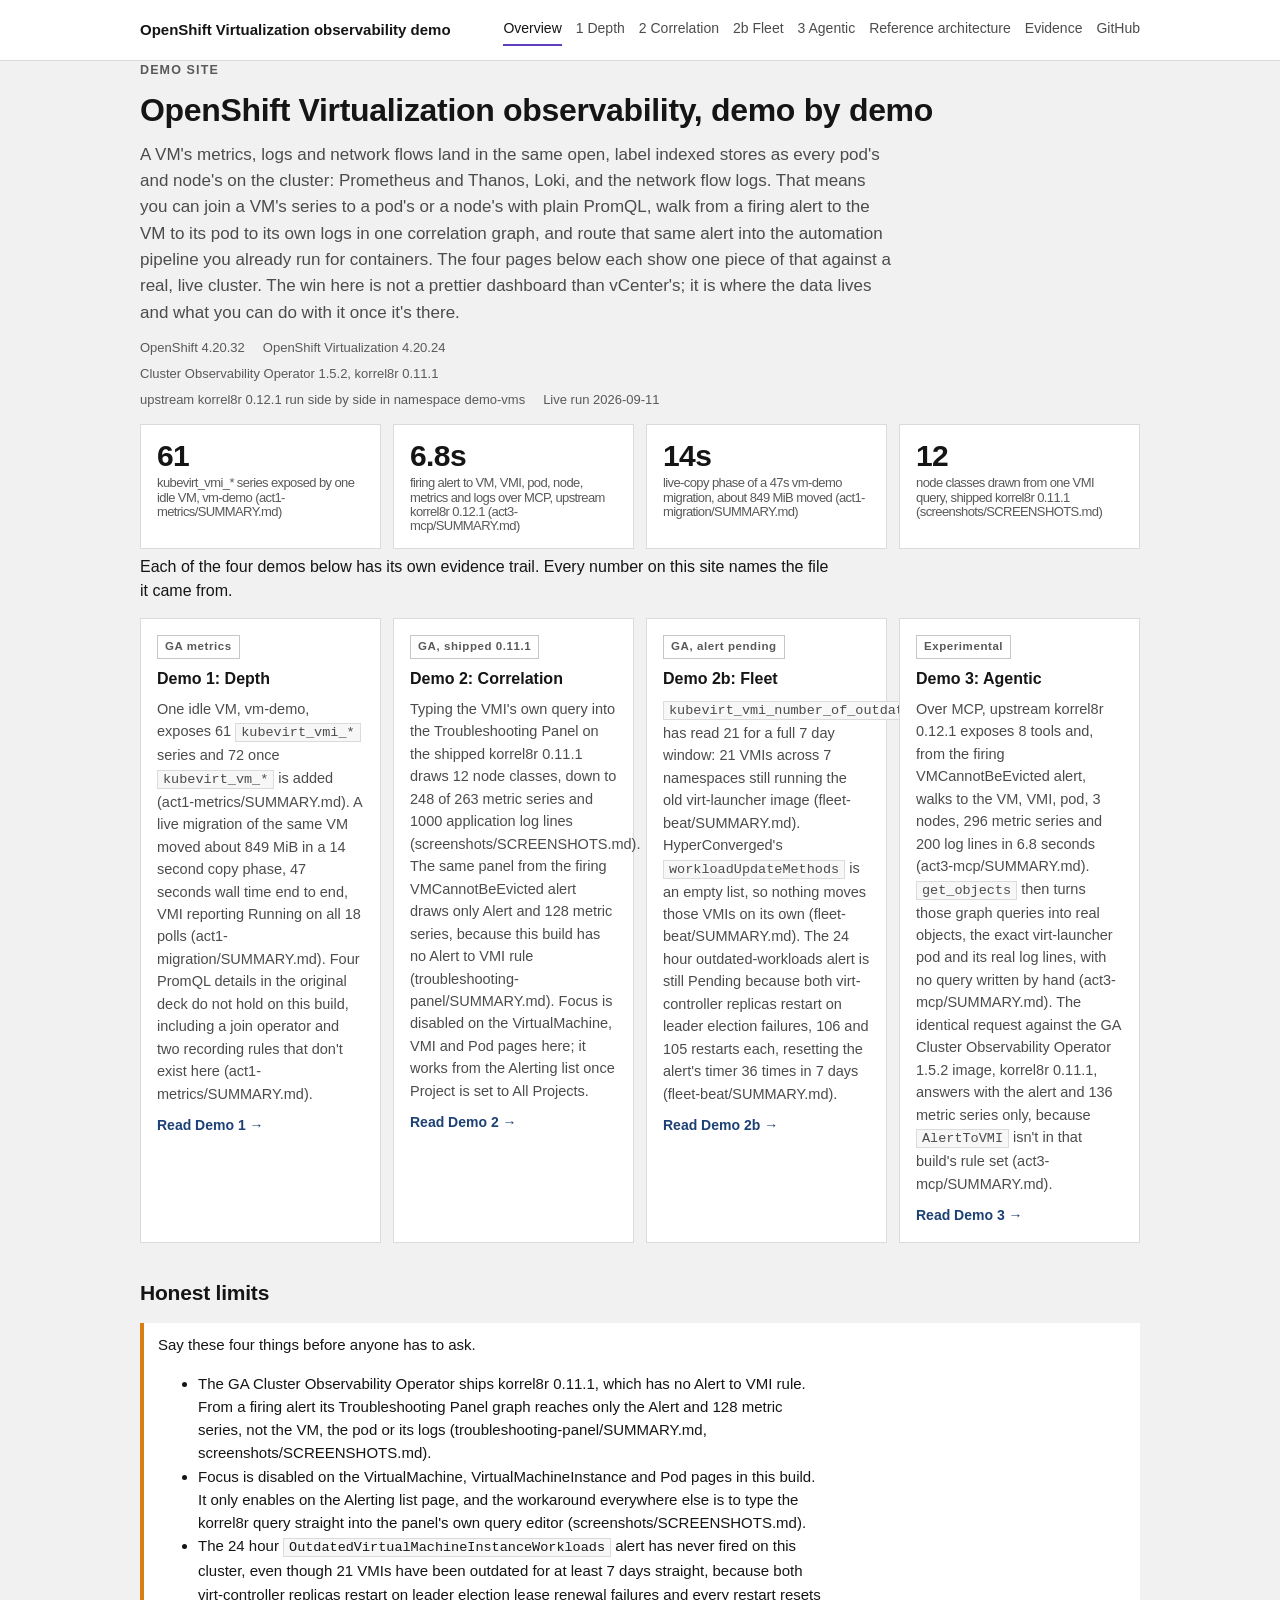
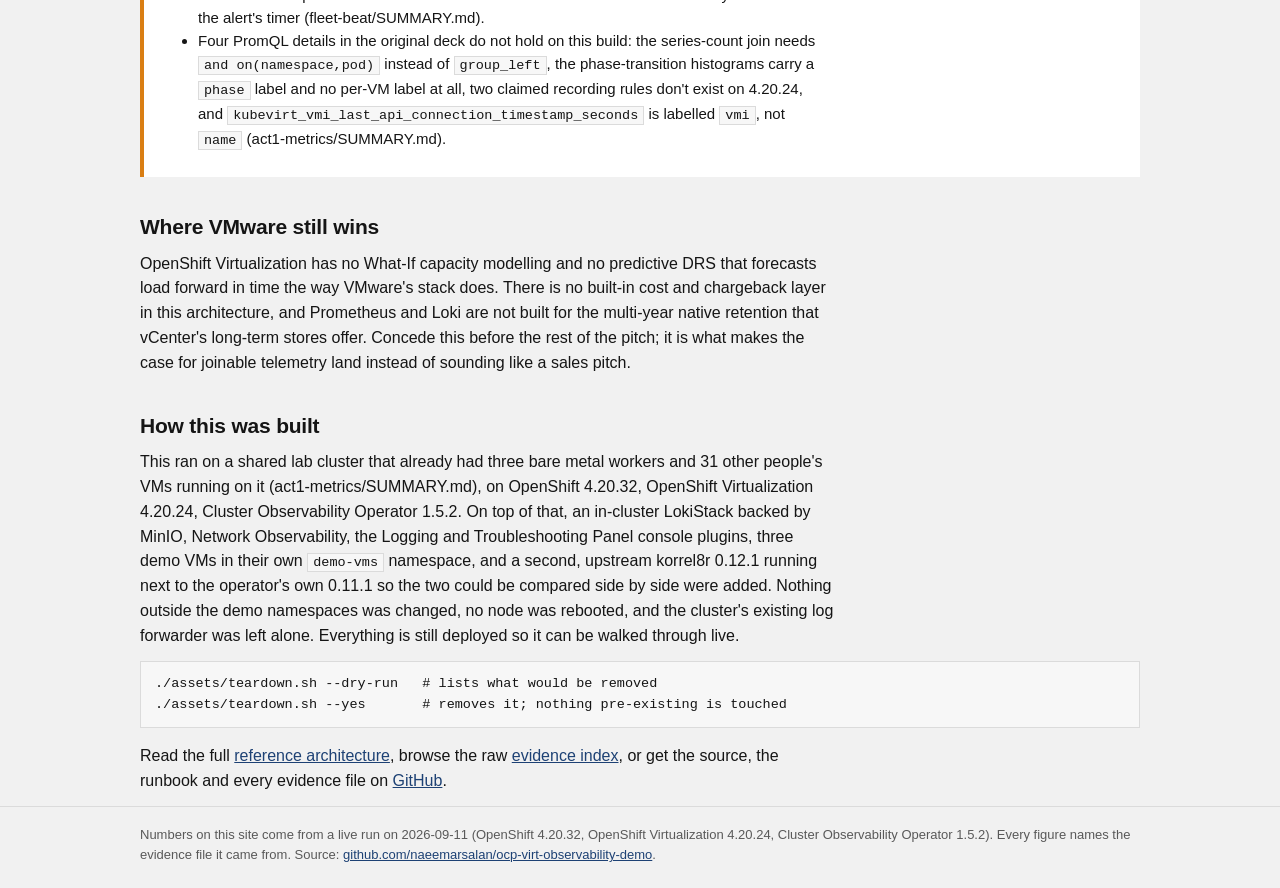
==== docs/index.html @ eb9fbcb5 "Add GitHub Pages site skeleton, overview and Demo 1 page Co-Authored-By: Claude Fable 5.1 <noreply@a" ====
<!doctype html>
<html lang="en">
<head>
<meta charset="utf-8">
<meta name="viewport" content="width=device-width, initial-scale=1">
<title>OpenShift Virtualization observability demo</title>
<link rel="stylesheet" href="site.css">
</head>
<body>
<header class="top"><div class="shell">
  <a class="brand" href="index.html">OpenShift Virtualization observability demo</a>
  <nav>
    <a href="index.html" aria-current="page">Overview</a>
    <a href="act1-depth.html">1 Depth</a>
    <a href="act2-correlation.html">2 Correlation</a>
    <a href="act2b-fleet.html">2b Fleet</a>
    <a href="act3-agentic.html">3 Agentic</a>
    <a href="reference-architecture.html">Reference architecture</a>
    <a href="evidence.html">Evidence</a>
    <a href="https://github.com/naeemarsalan/ocp-virt-observability-demo">GitHub</a>
  </nav>
</div></header>
<main class="shell">

<p class="kicker">Demo site</p>
<h1>OpenShift Virtualization observability, demo by demo</h1>
<p class="lead">A VM's metrics, logs and network flows land in the same open, label indexed stores as every pod's and node's on the cluster: Prometheus and Thanos, Loki, and the network flow logs. That means you can join a VM's series to a pod's or a node's with plain PromQL, walk from a firing alert to the VM to its pod to its own logs in one correlation graph, and route that same alert into the automation pipeline you already run for containers. The four pages below each show one piece of that against a real, live cluster. The win here is not a prettier dashboard than vCenter's; it is where the data lives and what you can do with it once it's there.</p>

<p class="meta">
  <span>OpenShift 4.20.32</span>
  <span>OpenShift Virtualization 4.20.24</span>
  <span>Cluster Observability Operator 1.5.2, korrel8r 0.11.1</span>
  <span>upstream korrel8r 0.12.1 run side by side in namespace demo-vms</span>
  <span>Live run 2026-09-11</span>
</p>

<div class="cards">
  <div class="card">
    <div class="num">61<small>kubevirt_vmi_* series exposed by one idle VM, vm-demo (act1-metrics/SUMMARY.md)</small></div>
  </div>
  <div class="card">
    <div class="num">6.8s<small>firing alert to VM, VMI, pod, node, metrics and logs over MCP, upstream korrel8r 0.12.1 (act3-mcp/SUMMARY.md)</small></div>
  </div>
  <div class="card">
    <div class="num">14s<small>live-copy phase of a 47s vm-demo migration, about 849 MiB moved (act1-migration/SUMMARY.md)</small></div>
  </div>
  <div class="card">
    <div class="num">12<small>node classes drawn from one VMI query, shipped korrel8r 0.11.1 (screenshots/SCREENSHOTS.md)</small></div>
  </div>
</div>

<p>Each of the four demos below has its own evidence trail. Every number on this site names the file it came from.</p>

<div class="cards">
  <div class="card">
    <span class="tag">GA metrics</span>
    <h3>Demo 1: Depth</h3>
    <p>One idle VM, vm-demo, exposes 61 <code>kubevirt_vmi_*</code> series and 72 once <code>kubevirt_vm_*</code> is added (act1-metrics/SUMMARY.md). A live migration of the same VM moved about 849 MiB in a 14 second copy phase, 47 seconds wall time end to end, VMI reporting Running on all 18 polls (act1-migration/SUMMARY.md). Four PromQL details in the original deck do not hold on this build, including a join operator and two recording rules that don't exist here (act1-metrics/SUMMARY.md).</p>
    <a class="more" href="act1-depth.html">Read Demo 1 &rarr;</a>
  </div>
  <div class="card">
    <span class="tag">GA, shipped 0.11.1</span>
    <h3>Demo 2: Correlation</h3>
    <p>Typing the VMI's own query into the Troubleshooting Panel on the shipped korrel8r 0.11.1 draws 12 node classes, down to 248 of 263 metric series and 1000 application log lines (screenshots/SCREENSHOTS.md). The same panel from the firing VMCannotBeEvicted alert draws only Alert and 128 metric series, because this build has no Alert to VMI rule (troubleshooting-panel/SUMMARY.md). Focus is disabled on the VirtualMachine, VMI and Pod pages here; it works from the Alerting list once Project is set to All Projects.</p>
    <a class="more" href="act2-correlation.html">Read Demo 2 &rarr;</a>
  </div>
  <div class="card">
    <span class="tag">GA, alert pending</span>
    <h3>Demo 2b: Fleet</h3>
    <p><code>kubevirt_vmi_number_of_outdated</code> has read 21 for a full 7 day window: 21 VMIs across 7 namespaces still running the old virt-launcher image (fleet-beat/SUMMARY.md). HyperConverged's <code>workloadUpdateMethods</code> is an empty list, so nothing moves those VMIs on its own (fleet-beat/SUMMARY.md). The 24 hour outdated-workloads alert is still Pending because both virt-controller replicas restart on leader election failures, 106 and 105 restarts each, resetting the alert's timer 36 times in 7 days (fleet-beat/SUMMARY.md).</p>
    <a class="more" href="act2b-fleet.html">Read Demo 2b &rarr;</a>
  </div>
  <div class="card">
    <span class="tag">Experimental</span>
    <h3>Demo 3: Agentic</h3>
    <p>Over MCP, upstream korrel8r 0.12.1 exposes 8 tools and, from the firing VMCannotBeEvicted alert, walks to the VM, VMI, pod, 3 nodes, 296 metric series and 200 log lines in 6.8 seconds (act3-mcp/SUMMARY.md). <code>get_objects</code> then turns those graph queries into real objects, the exact virt-launcher pod and its real log lines, with no query written by hand (act3-mcp/SUMMARY.md). The identical request against the GA Cluster Observability Operator 1.5.2 image, korrel8r 0.11.1, answers with the alert and 136 metric series only, because <code>AlertToVMI</code> isn't in that build's rule set (act3-mcp/SUMMARY.md).</p>
    <a class="more" href="act3-agentic.html">Read Demo 3 &rarr;</a>
  </div>
</div>

<h2>Honest limits</h2>
<div class="warn">
<p>Say these four things before anyone has to ask.</p>
<ul>
<li>The GA Cluster Observability Operator ships korrel8r 0.11.1, which has no Alert to VMI rule. From a firing alert its Troubleshooting Panel graph reaches only the Alert and 128 metric series, not the VM, the pod or its logs (troubleshooting-panel/SUMMARY.md, screenshots/SCREENSHOTS.md).</li>
<li>Focus is disabled on the VirtualMachine, VirtualMachineInstance and Pod pages in this build. It only enables on the Alerting list page, and the workaround everywhere else is to type the korrel8r query straight into the panel's own query editor (screenshots/SCREENSHOTS.md).</li>
<li>The 24 hour <code>OutdatedVirtualMachineInstanceWorkloads</code> alert has never fired on this cluster, even though 21 VMIs have been outdated for at least 7 days straight, because both virt-controller replicas restart on leader election lease renewal failures and every restart resets the alert's timer (fleet-beat/SUMMARY.md).</li>
<li>Four PromQL details in the original deck do not hold on this build: the series-count join needs <code>and on(namespace,pod)</code> instead of <code>group_left</code>, the phase-transition histograms carry a <code>phase</code> label and no per-VM label at all, two claimed recording rules don't exist on 4.20.24, and <code>kubevirt_vmi_last_api_connection_timestamp_seconds</code> is labelled <code>vmi</code>, not <code>name</code> (act1-metrics/SUMMARY.md).</li>
</ul>
</div>

<h2>Where VMware still wins</h2>
<p>OpenShift Virtualization has no What-If capacity modelling and no predictive DRS that forecasts load forward in time the way VMware's stack does. There is no built-in cost and chargeback layer in this architecture, and Prometheus and Loki are not built for the multi-year native retention that vCenter's long-term stores offer. Concede this before the rest of the pitch; it is what makes the case for joinable telemetry land instead of sounding like a sales pitch.</p>

<h2>How this was built</h2>
<p>This ran on a shared lab cluster that already had three bare metal workers and 31 other people's VMs running on it (act1-metrics/SUMMARY.md), on OpenShift 4.20.32, OpenShift Virtualization 4.20.24, Cluster Observability Operator 1.5.2. On top of that, an in-cluster LokiStack backed by MinIO, Network Observability, the Logging and Troubleshooting Panel console plugins, three demo VMs in their own <code>demo-vms</code> namespace, and a second, upstream korrel8r 0.12.1 running next to the operator's own 0.11.1 so the two could be compared side by side were added. Nothing outside the demo namespaces was changed, no node was rebooted, and the cluster's existing log forwarder was left alone. Everything is still deployed so it can be walked through live.</p>
<pre><code>./assets/teardown.sh --dry-run   # lists what would be removed
./assets/teardown.sh --yes       # removes it; nothing pre-existing is touched</code></pre>

<p>Read the full <a href="reference-architecture.html">reference architecture</a>, browse the raw <a href="evidence.html">evidence index</a>, or get the source, the runbook and every evidence file on <a href="https://github.com/naeemarsalan/ocp-virt-observability-demo">GitHub</a>.</p>

</main>
<footer><div class="shell">Numbers on this site come from a live run on 2026-09-11 (OpenShift 4.20.32, OpenShift Virtualization 4.20.24, Cluster Observability Operator 1.5.2). Every figure names the evidence file it came from. Source: <a href="https://github.com/naeemarsalan/ocp-virt-observability-demo">github.com/naeemarsalan/ocp-virt-observability-demo</a>.</div></footer>
</body>
</html>
---- docs/site.css ----
:root {
  --bg:#F1F1F1; --surface:#FFFFFF; --band:#E6E6E6; --ink:#151515; --ink2:#4C4C4C; --ink3:#595959;
  --line:#C7C7C7; --line-soft:#DBDBDB; --accent:#1D4174; --accent2:#5E40BE; --warn:#D97E13; --ok:#63993D; --code:#F7F7F7;
}
@media (prefers-color-scheme: dark) { :root:not([data-theme="light"]) {
  --bg:#1B1B1B; --surface:#292929; --band:#141414; --ink:#F2F2F2; --ink2:#C7C7C7; --ink3:#A3A3A3;
  --line:#4D4D4D; --line-soft:#3A3A3A; --accent:#6B93CB; --accent2:#9B85E8; --warn:#FAAA4F; --ok:#8CC152; --code:#1F1F1F;
} }
:root[data-theme="dark"] {
  --bg:#1B1B1B; --surface:#292929; --band:#141414; --ink:#F2F2F2; --ink2:#C7C7C7; --ink3:#A3A3A3;
  --line:#4D4D4D; --line-soft:#3A3A3A; --accent:#6B93CB; --accent2:#9B85E8; --warn:#FAAA4F; --ok:#8CC152; --code:#1F1F1F;
}
* { box-sizing:border-box; }
html { color-scheme: light dark; }
body { margin:0; background:var(--bg); color:var(--ink); font:16px/1.55 -apple-system,'Segoe UI',Roboto,'Noto Sans',sans-serif; }
.shell { max-width:1040px; margin:0 auto; padding:0 20px; }
header.top { background:var(--surface); border-bottom:1px solid var(--line-soft); }
header.top .shell { display:flex; flex-wrap:wrap; align-items:center; justify-content:space-between; gap:8px 20px; padding:14px 20px; }
.brand { font-weight:700; color:var(--ink); text-decoration:none; font-size:15px; }
nav { display:flex; flex-wrap:wrap; gap:4px 14px; font-size:14px; }
nav a { color:var(--ink2); text-decoration:none; padding:4px 0; border-bottom:2px solid transparent; }
nav a:hover, nav a[aria-current="page"] { color:var(--ink); border-bottom-color:var(--accent2); }
main { padding:30px 0 50px; }
h1 { font-size:clamp(24px,3.5vw,32px); margin:0 0 6px; letter-spacing:-0.01em; }
h2 { font-size:21px; margin:34px 0 8px; letter-spacing:-0.01em; }
h3 { font-size:17px; margin:22px 0 6px; }
p { margin:0 0 12px; max-width:78ch; }
.kicker { font-size:12.5px; font-weight:700; letter-spacing:0.09em; color:var(--ink3); text-transform:uppercase; margin:0 0 6px; }
.lead { color:var(--ink2); font-size:17px; max-width:80ch; }
.meta { display:flex; flex-wrap:wrap; gap:6px 18px; font-size:13px; color:var(--ink3); margin:10px 0 0; }
.cards { display:grid; grid-template-columns:repeat(auto-fit,minmax(230px,1fr)); gap:12px; margin:14px 0 6px; }
.card { background:var(--surface); border:1px solid var(--line-soft); padding:14px 16px; }
.card h3 { margin:0 0 6px; font-size:16px; }
.card p { font-size:14.5px; color:var(--ink2); margin:0 0 8px; }
.card a.more { font-size:14px; color:var(--accent); text-decoration:none; font-weight:600; }
.card .tag { display:inline-block; font-size:11.5px; font-weight:700; letter-spacing:0.05em; padding:2px 7px; border:1px solid var(--line); color:var(--ink3); margin-bottom:8px; }
figure { margin:16px 0 22px; background:var(--surface); border:1px solid var(--line-soft); padding:8px; }
figure img { display:block; max-width:100%; height:auto; border:1px solid var(--line-soft); }
figcaption { font-size:13.5px; color:var(--ink2); padding:8px 4px 2px; }
.note, .warn, .ok { border-left:4px solid var(--accent); background:var(--surface); padding:10px 14px; margin:14px 0; font-size:15px; }
.warn { border-left-color:var(--warn); }
.ok { border-left-color:var(--ok); }
.note p:last-child, .warn p:last-child, .ok p:last-child { margin-bottom:0; }
table { border-collapse:collapse; width:100%; background:var(--surface); font-size:14.5px; margin:10px 0 18px; }
th, td { text-align:left; vertical-align:top; padding:8px 10px; border-bottom:1px solid var(--line-soft); }
th { font-size:12.5px; letter-spacing:0.04em; color:var(--ink2); background:var(--band); }
.tw { overflow-x:auto; }
code, pre { font-family:ui-monospace,'Cascadia Mono',Menlo,Consolas,monospace; font-size:13.5px; }
code { background:var(--code); padding:1px 5px; border:1px solid var(--line-soft); }
pre { background:var(--code); border:1px solid var(--line-soft); padding:12px 14px; overflow-x:auto; margin:10px 0 16px; }
pre code { background:none; border:0; padding:0; }
ol.steps { padding-left:22px; } ol.steps li { margin:0 0 10px; max-width:80ch; }
ul { max-width:80ch; }
.status { display:flex; flex-wrap:wrap; gap:8px; margin:8px 0 16px; }
.status span { font-size:12.5px; border:1px solid var(--line); padding:3px 9px; background:var(--surface); }
.status span.ga { border-color:var(--ok); } .status span.up { border-color:var(--warn); }
footer { padding:18px 0 34px; font-size:13px; color:var(--ink3); border-top:1px solid var(--line-soft); }
a { color:var(--accent); }
.twocol { display:grid; grid-template-columns:1fr 1fr; gap:18px; } @media (max-width:760px) { .twocol { grid-template-columns:1fr; } }
.num { font-size:30px; font-weight:700; letter-spacing:-0.02em; line-height:1.1; }
.num small { display:block; font-size:13px; font-weight:400; color:var(--ink3); margin-top:4px; }
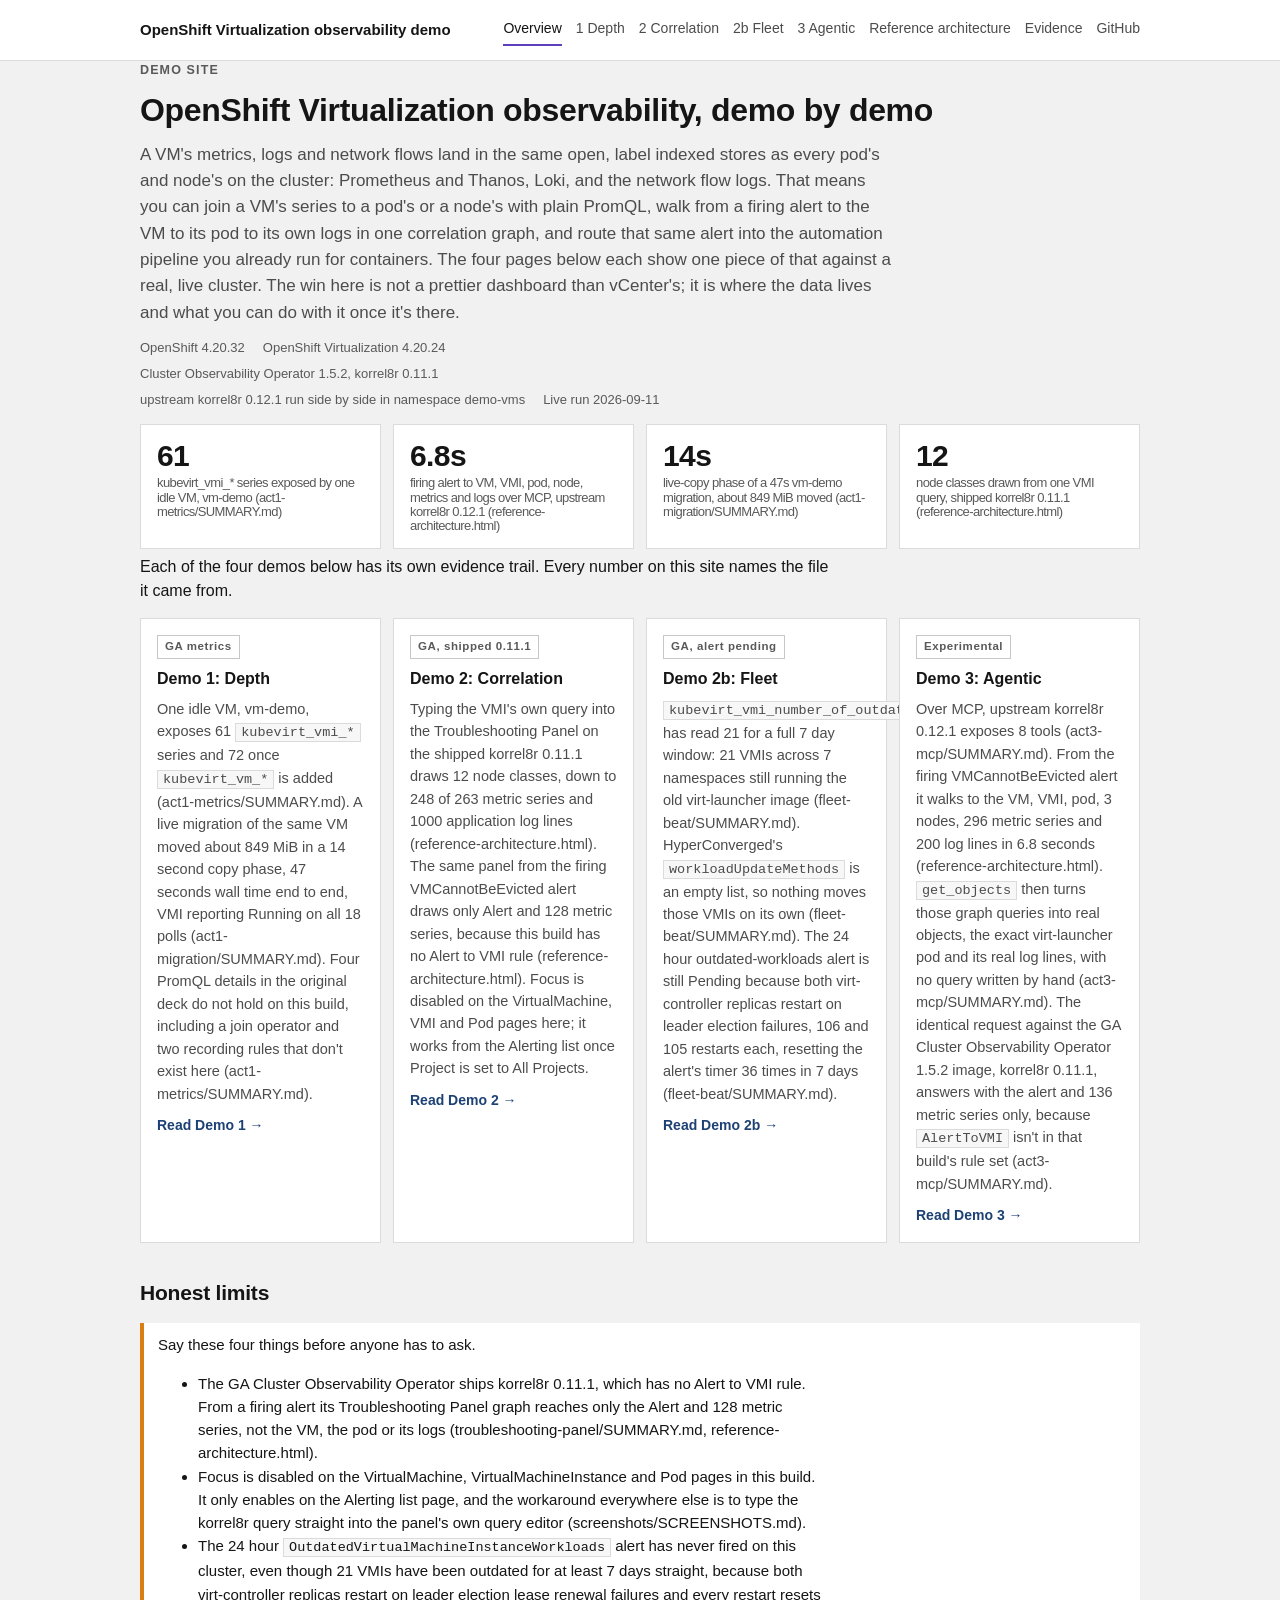
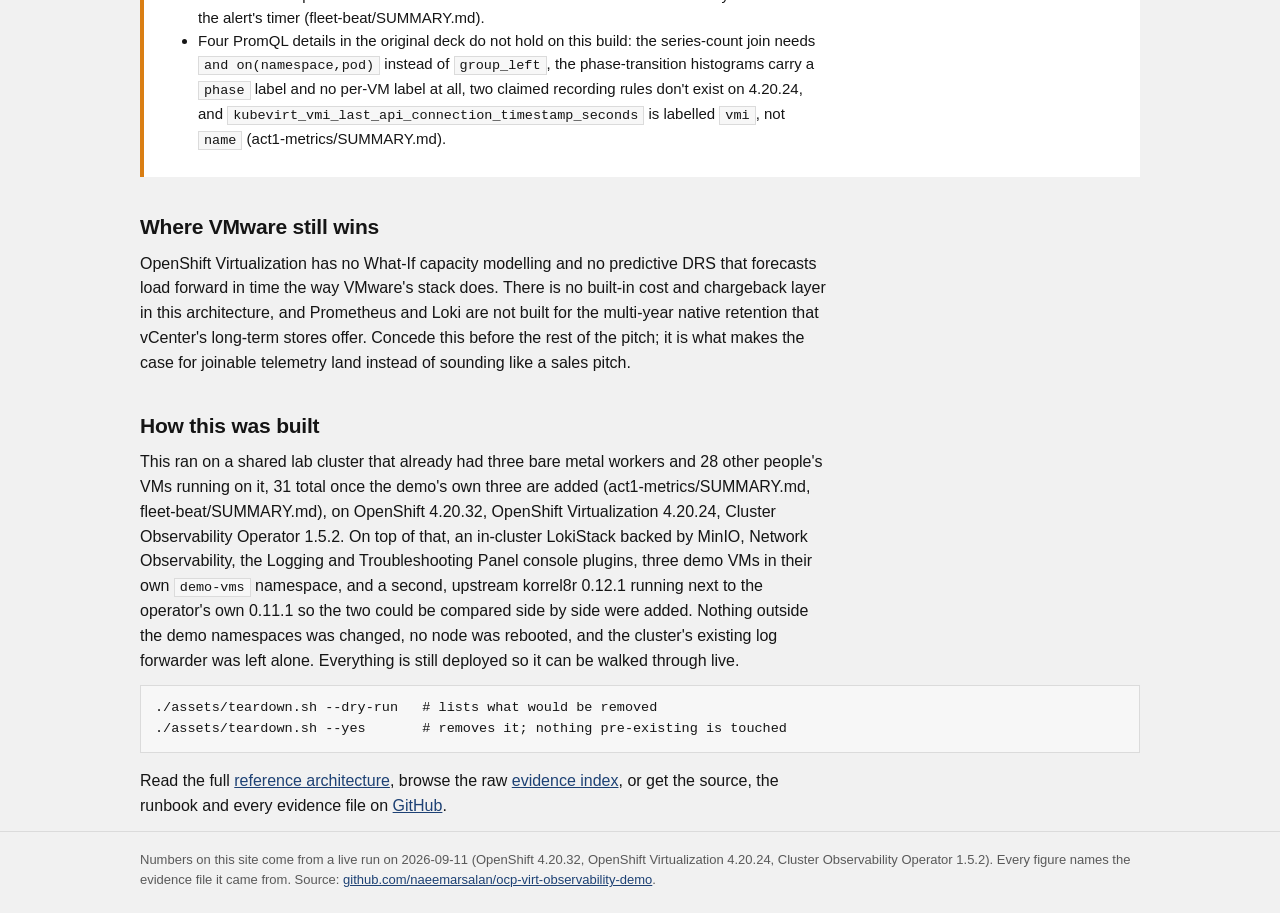
==== commit be6602b7: "Pages site: Demo 2, 2b, 3 and the evidence index; reconcile rule and table counts Co-Authored-By: Cl" ====
--- a/docs/index.html
+++ b/docs/index.html
@@ -39,13 +39,13 @@
     <div class="num">61<small>kubevirt_vmi_* series exposed by one idle VM, vm-demo (act1-metrics/SUMMARY.md)</small></div>
   </div>
   <div class="card">
-    <div class="num">6.8s<small>firing alert to VM, VMI, pod, node, metrics and logs over MCP, upstream korrel8r 0.12.1 (act3-mcp/SUMMARY.md)</small></div>
+    <div class="num">6.8s<small>firing alert to VM, VMI, pod, node, metrics and logs over MCP, upstream korrel8r 0.12.1 (reference-architecture.html)</small></div>
   </div>
   <div class="card">
     <div class="num">14s<small>live-copy phase of a 47s vm-demo migration, about 849 MiB moved (act1-migration/SUMMARY.md)</small></div>
   </div>
   <div class="card">
-    <div class="num">12<small>node classes drawn from one VMI query, shipped korrel8r 0.11.1 (screenshots/SCREENSHOTS.md)</small></div>
+    <div class="num">12<small>node classes drawn from one VMI query, shipped korrel8r 0.11.1 (reference-architecture.html)</small></div>
   </div>
 </div>
 
@@ -61,7 +61,7 @@
   <div class="card">
     <span class="tag">GA, shipped 0.11.1</span>
     <h3>Demo 2: Correlation</h3>
-    <p>Typing the VMI's own query into the Troubleshooting Panel on the shipped korrel8r 0.11.1 draws 12 node classes, down to 248 of 263 metric series and 1000 application log lines (screenshots/SCREENSHOTS.md). The same panel from the firing VMCannotBeEvicted alert draws only Alert and 128 metric series, because this build has no Alert to VMI rule (troubleshooting-panel/SUMMARY.md). Focus is disabled on the VirtualMachine, VMI and Pod pages here; it works from the Alerting list once Project is set to All Projects.</p>
+    <p>Typing the VMI's own query into the Troubleshooting Panel on the shipped korrel8r 0.11.1 draws 12 node classes, down to 248 of 263 metric series and 1000 application log lines (reference-architecture.html). The same panel from the firing VMCannotBeEvicted alert draws only Alert and 128 metric series, because this build has no Alert to VMI rule (reference-architecture.html). Focus is disabled on the VirtualMachine, VMI and Pod pages here; it works from the Alerting list once Project is set to All Projects.</p>
     <a class="more" href="act2-correlation.html">Read Demo 2 &rarr;</a>
   </div>
   <div class="card">
@@ -73,7 +73,7 @@
   <div class="card">
     <span class="tag">Experimental</span>
     <h3>Demo 3: Agentic</h3>
-    <p>Over MCP, upstream korrel8r 0.12.1 exposes 8 tools and, from the firing VMCannotBeEvicted alert, walks to the VM, VMI, pod, 3 nodes, 296 metric series and 200 log lines in 6.8 seconds (act3-mcp/SUMMARY.md). <code>get_objects</code> then turns those graph queries into real objects, the exact virt-launcher pod and its real log lines, with no query written by hand (act3-mcp/SUMMARY.md). The identical request against the GA Cluster Observability Operator 1.5.2 image, korrel8r 0.11.1, answers with the alert and 136 metric series only, because <code>AlertToVMI</code> isn't in that build's rule set (act3-mcp/SUMMARY.md).</p>
+    <p>Over MCP, upstream korrel8r 0.12.1 exposes 8 tools (act3-mcp/SUMMARY.md). From the firing VMCannotBeEvicted alert it walks to the VM, VMI, pod, 3 nodes, 296 metric series and 200 log lines in 6.8 seconds (reference-architecture.html). <code>get_objects</code> then turns those graph queries into real objects, the exact virt-launcher pod and its real log lines, with no query written by hand (act3-mcp/SUMMARY.md). The identical request against the GA Cluster Observability Operator 1.5.2 image, korrel8r 0.11.1, answers with the alert and 136 metric series only, because <code>AlertToVMI</code> isn't in that build's rule set (act3-mcp/SUMMARY.md).</p>
     <a class="more" href="act3-agentic.html">Read Demo 3 &rarr;</a>
   </div>
 </div>
@@ -82,7 +82,7 @@
 <div class="warn">
 <p>Say these four things before anyone has to ask.</p>
 <ul>
-<li>The GA Cluster Observability Operator ships korrel8r 0.11.1, which has no Alert to VMI rule. From a firing alert its Troubleshooting Panel graph reaches only the Alert and 128 metric series, not the VM, the pod or its logs (troubleshooting-panel/SUMMARY.md, screenshots/SCREENSHOTS.md).</li>
+<li>The GA Cluster Observability Operator ships korrel8r 0.11.1, which has no Alert to VMI rule. From a firing alert its Troubleshooting Panel graph reaches only the Alert and 128 metric series, not the VM, the pod or its logs (troubleshooting-panel/SUMMARY.md, reference-architecture.html).</li>
 <li>Focus is disabled on the VirtualMachine, VirtualMachineInstance and Pod pages in this build. It only enables on the Alerting list page, and the workaround everywhere else is to type the korrel8r query straight into the panel's own query editor (screenshots/SCREENSHOTS.md).</li>
 <li>The 24 hour <code>OutdatedVirtualMachineInstanceWorkloads</code> alert has never fired on this cluster, even though 21 VMIs have been outdated for at least 7 days straight, because both virt-controller replicas restart on leader election lease renewal failures and every restart resets the alert's timer (fleet-beat/SUMMARY.md).</li>
 <li>Four PromQL details in the original deck do not hold on this build: the series-count join needs <code>and on(namespace,pod)</code> instead of <code>group_left</code>, the phase-transition histograms carry a <code>phase</code> label and no per-VM label at all, two claimed recording rules don't exist on 4.20.24, and <code>kubevirt_vmi_last_api_connection_timestamp_seconds</code> is labelled <code>vmi</code>, not <code>name</code> (act1-metrics/SUMMARY.md).</li>
@@ -93,7 +93,7 @@
 <p>OpenShift Virtualization has no What-If capacity modelling and no predictive DRS that forecasts load forward in time the way VMware's stack does. There is no built-in cost and chargeback layer in this architecture, and Prometheus and Loki are not built for the multi-year native retention that vCenter's long-term stores offer. Concede this before the rest of the pitch; it is what makes the case for joinable telemetry land instead of sounding like a sales pitch.</p>
 
 <h2>How this was built</h2>
-<p>This ran on a shared lab cluster that already had three bare metal workers and 31 other people's VMs running on it (act1-metrics/SUMMARY.md), on OpenShift 4.20.32, OpenShift Virtualization 4.20.24, Cluster Observability Operator 1.5.2. On top of that, an in-cluster LokiStack backed by MinIO, Network Observability, the Logging and Troubleshooting Panel console plugins, three demo VMs in their own <code>demo-vms</code> namespace, and a second, upstream korrel8r 0.12.1 running next to the operator's own 0.11.1 so the two could be compared side by side were added. Nothing outside the demo namespaces was changed, no node was rebooted, and the cluster's existing log forwarder was left alone. Everything is still deployed so it can be walked through live.</p>
+<p>This ran on a shared lab cluster that already had three bare metal workers and 28 other people's VMs running on it, 31 total once the demo's own three are added (act1-metrics/SUMMARY.md, fleet-beat/SUMMARY.md), on OpenShift 4.20.32, OpenShift Virtualization 4.20.24, Cluster Observability Operator 1.5.2. On top of that, an in-cluster LokiStack backed by MinIO, Network Observability, the Logging and Troubleshooting Panel console plugins, three demo VMs in their own <code>demo-vms</code> namespace, and a second, upstream korrel8r 0.12.1 running next to the operator's own 0.11.1 so the two could be compared side by side were added. Nothing outside the demo namespaces was changed, no node was rebooted, and the cluster's existing log forwarder was left alone. Everything is still deployed so it can be walked through live.</p>
 <pre><code>./assets/teardown.sh --dry-run   # lists what would be removed
 ./assets/teardown.sh --yes       # removes it; nothing pre-existing is touched</code></pre>
 
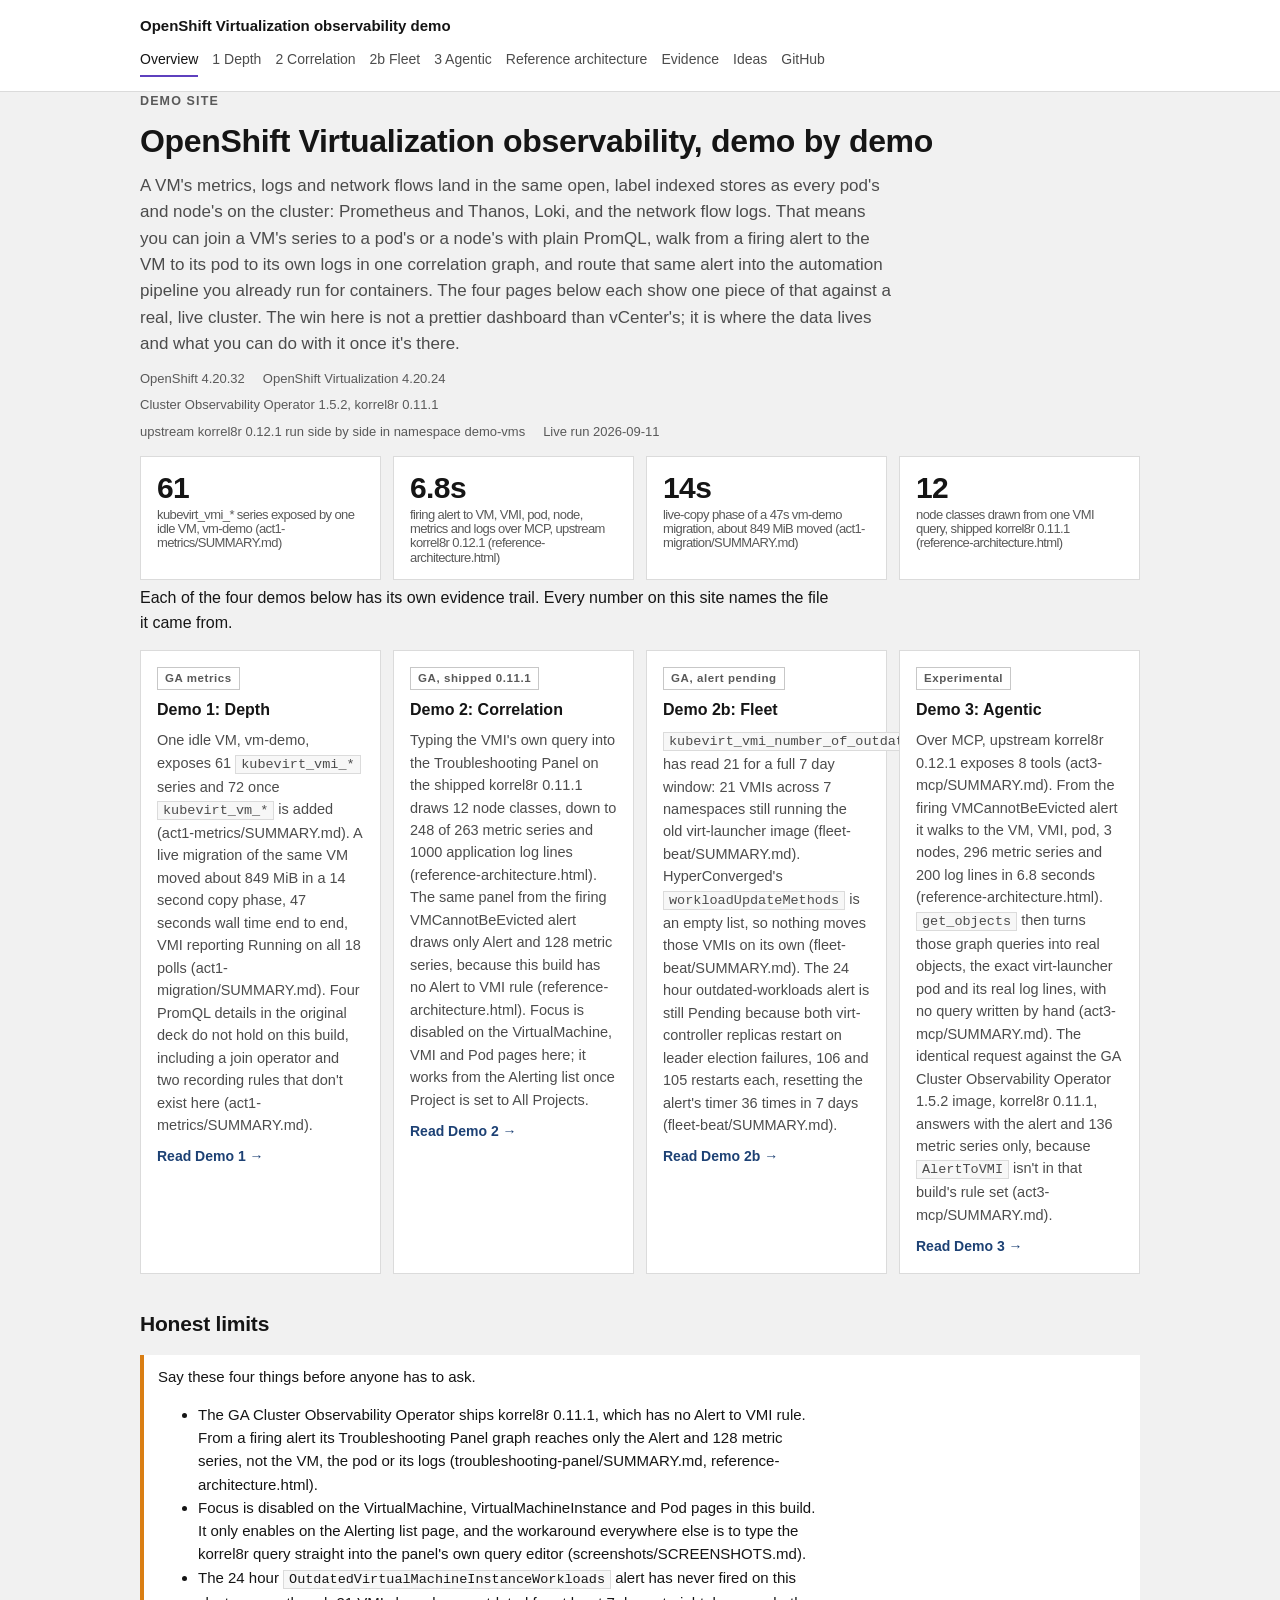
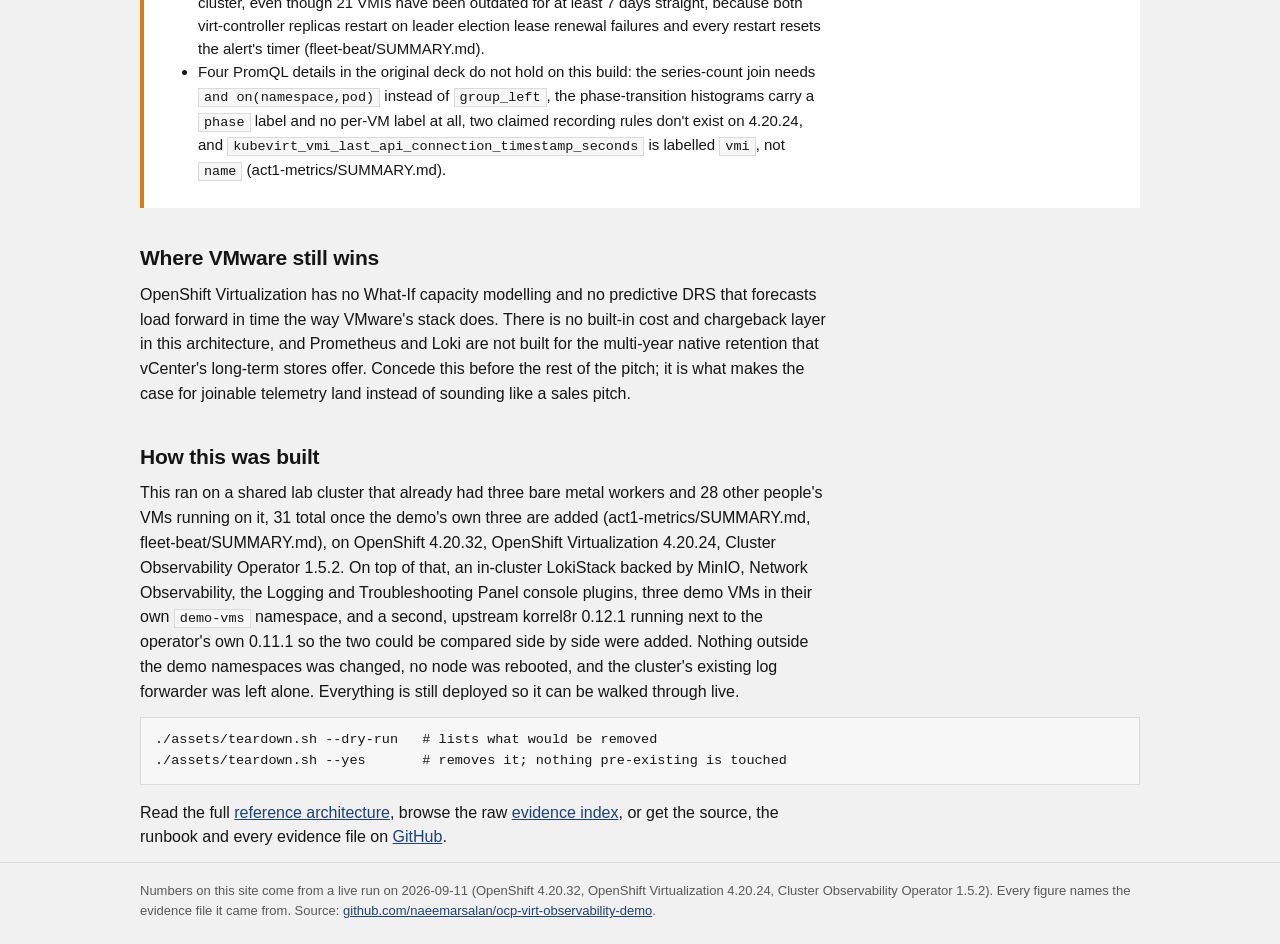
==== commit 176728a0: "Ideas page: 18 cloud-native ideas for VMs, what is hard, and the verified descheduler (DRS) entry; n" ====
--- a/docs/index.html
+++ b/docs/index.html
@@ -17,6 +17,7 @@
     <a href="act3-agentic.html">3 Agentic</a>
     <a href="reference-architecture.html">Reference architecture</a>
     <a href="evidence.html">Evidence</a>
+    <a href="ideas.html">Ideas</a>
     <a href="https://github.com/naeemarsalan/ocp-virt-observability-demo">GitHub</a>
   </nav>
 </div></header>
